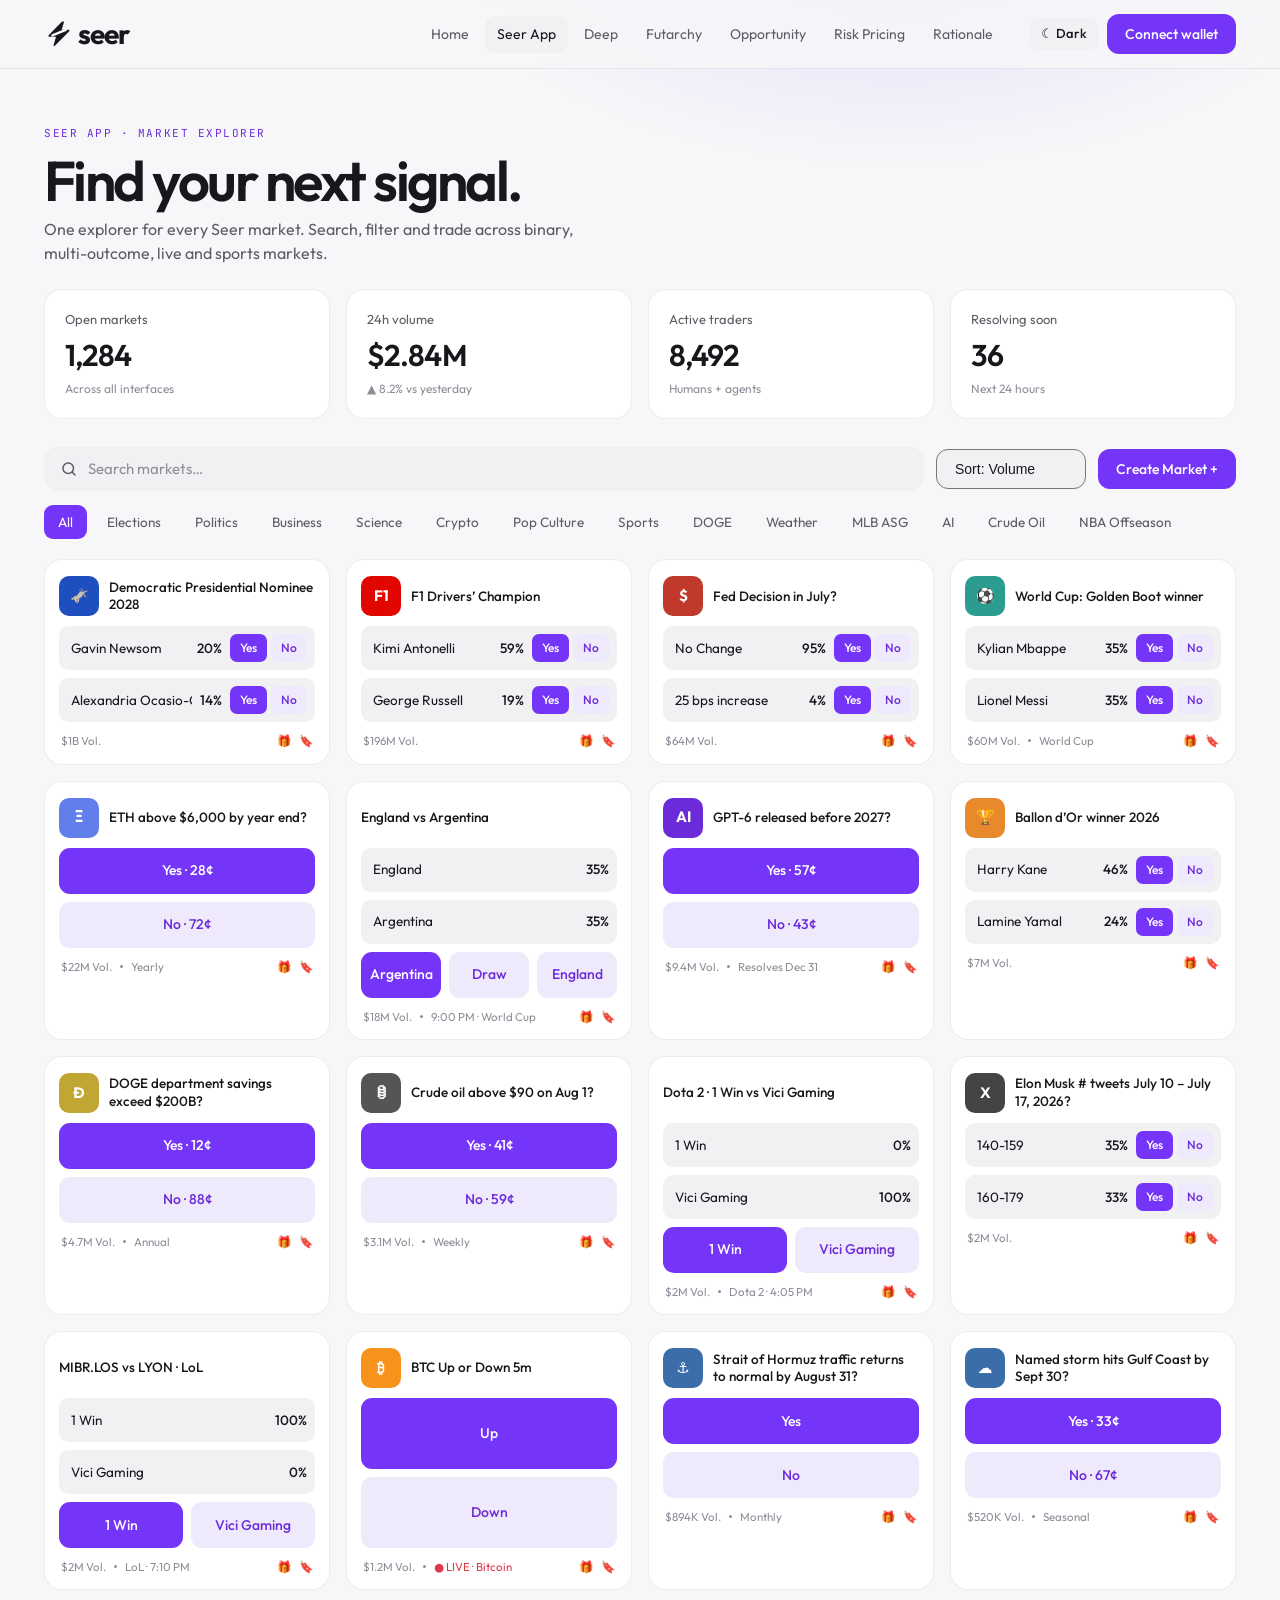
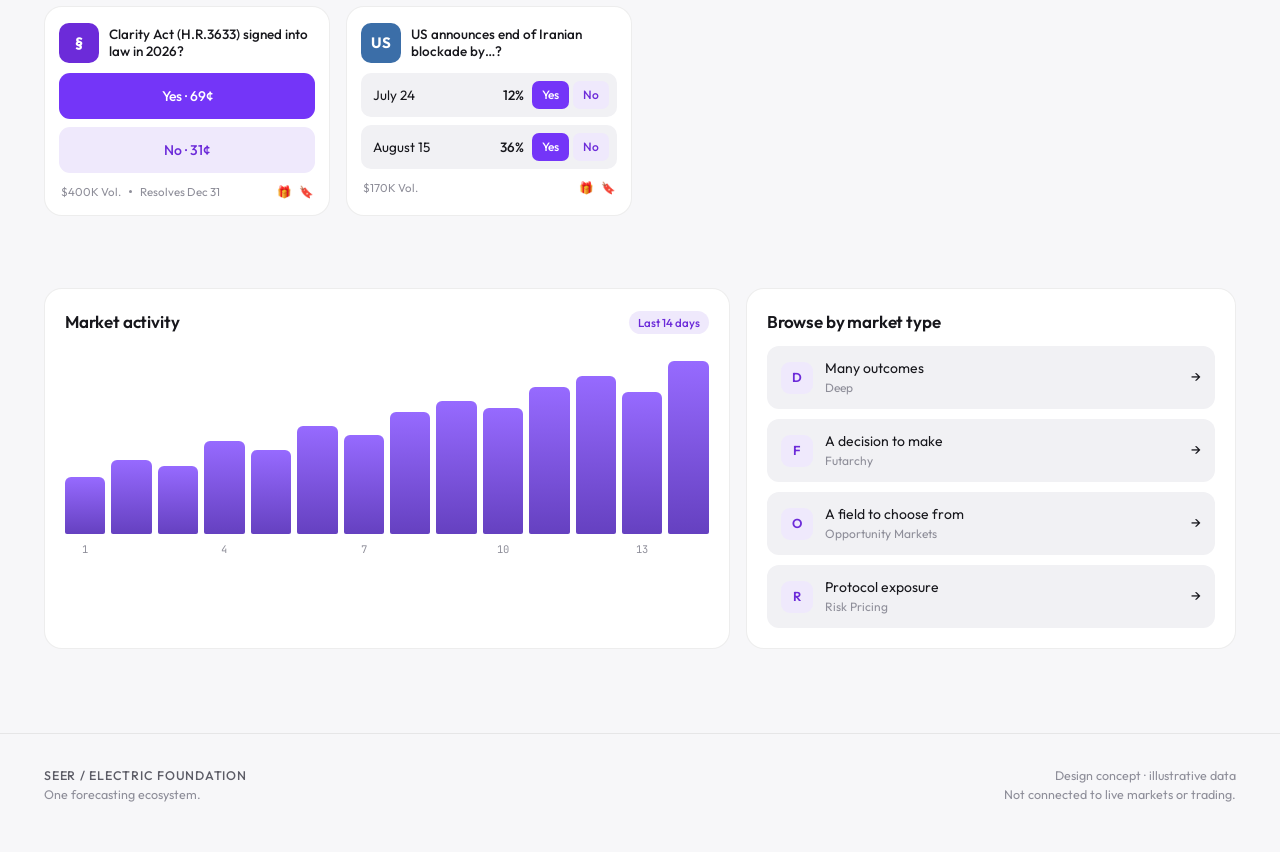
==== app.html @ ca79b9c6 "Add files via upload" ====
<!doctype html>
<html lang="en">
<head>
<meta charset="utf-8">
<meta name="viewport" content="width=device-width, initial-scale=1">
<title>Seer App — Explore markets</title>
<link rel="stylesheet" href="styles.css">
<script src="shared.js"></script>
</head>
<body>
<main>
  <section class="glow" style="padding-bottom:8px">
    <div class="wrap">
      <div class="eyebrow" style="margin-top:20px">Seer App · Market explorer</div>
      <h1 style="font-size:clamp(34px,5vw,56px);margin:10px 0 8px">Find your next signal.</h1>
      <p class="lead" style="font-size:16px">One explorer for every Seer market. Search, filter and trade across binary, multi-outcome, live and sports markets.</p>
      <div class="grid g4 keep2" style="margin-top:24px">
        <div class="card stat"><div class="k">Open markets</div><div class="v">1,284</div><div class="d">Across all interfaces</div></div>
        <div class="card stat"><div class="k">24h volume</div><div class="v">$2.84M</div><div class="d up">▲ 8.2% vs yesterday</div></div>
        <div class="card stat"><div class="k">Active traders</div><div class="v">8,492</div><div class="d">Humans + agents</div></div>
        <div class="card stat"><div class="k">Resolving soon</div><div class="v">36</div><div class="d">Next 24 hours</div></div>
      </div>
    </div>
  </section>

  <section style="padding-top:20px">
    <div class="wrap">
      <div style="display:flex;gap:12px;flex-wrap:wrap;align-items:center;margin-bottom:14px">
        <label class="search"><svg width="18" height="18" viewBox="0 0 24 24" fill="none" stroke="currentColor" stroke-width="2" stroke-linecap="round"><circle cx="11" cy="11" r="7"/><path d="m20 20-3.5-3.5"/></svg>
          <input id="q" type="search" placeholder="Search markets…" aria-label="Search markets"></label>
        <select id="sort" class="btn btn-ghost" aria-label="Sort" style="appearance:none;padding-right:18px;outline:0">
          <option value="vol">Sort: Volume</option><option value="new">Sort: Newest</option><option value="end">Sort: Ending soon</option></select>
        <button class="btn btn-primary" onclick="toast('Create market is a design placeholder')">Create Market +</button>
      </div>
      <div class="tabs" id="tabs" role="tablist"></div>
      <div class="markets" id="grid" style="margin-top:18px"></div>
      <p id="empty" class="muted" style="display:none;text-align:center;padding:60px 0">No markets match your search.</p>
    </div>
  </section>

  <section>
    <div class="wrap split">
      <div class="card">
        <div class="section-head" style="margin-bottom:10px"><h3>Market activity</h3><span class="badge">Last 14 days</span></div>
        <div class="hist" id="act"></div><div class="hist-x" id="actx"></div>
      </div>
      <div class="card">
        <h3 style="margin-bottom:12px">Browse by market type</h3>
        <div class="list">
          <a class="item" href="deep.html"><div class="ic">D</div><div class="tx">Many outcomes<small>Deep</small></div>→</a>
          <a class="item" href="futarchy.html"><div class="ic">F</div><div class="tx">A decision to make<small>Futarchy</small></div>→</a>
          <a class="item" href="opportunity.html"><div class="ic">O</div><div class="tx">A field to choose from<small>Opportunity Markets</small></div>→</a>
          <a class="item" href="risk.html"><div class="ic">R</div><div class="tx">Protocol exposure<small>Risk Pricing</small></div>→</a>
        </div>
      </div>
    </div>
  </section>
</main>
<script>
mountShell('app.html');
const cats = ['All','Elections','Politics','Business','Science','Crypto','Pop Culture','Sports','DOGE','Weather','MLB ASG','AI','Crude Oil','NBA Offseason'];
const C = ['#3b6ea8','#c0392b','#e8892b','#2a9d8f','#6c2bd9','#d6336c','#1f8f4e','#444'];
/* t: question, c: category, v: volume (M), kind, rows */
const M = [
 {q:'US announces end of Iranian blockade by…?',c:'Politics',v:.17,k:'rows',i:'US',col:C[0],rows:[['July 24',12],['August 15',36]],foot:''},
 {q:'England vs Argentina',c:'Sports',v:18,k:'three',rows:[['England',35],['Argentina',35]],foot:'9:00 PM · World Cup',live:0},
 {q:'BTC Up or Down 5m',c:'Crypto',v:1.2,k:'updown',i:'₿',col:'#f7931a',foot:'LIVE · Bitcoin',live:1},
 {q:'World Cup: Golden Boot winner',c:'Sports',v:60,k:'rows',i:'⚽',col:C[3],rows:[['Kylian Mbappe',35],['Lionel Messi',35]],foot:'World Cup'},
 {q:'Fed Decision in July?',c:'Business',v:64,k:'rows',i:'$',col:C[1],rows:[['No Change',95],['25 bps increase',4]],foot:''},
 {q:'Ballon d’Or winner 2026',c:'Sports',v:7,k:'rows',i:'🏆',col:C[2],rows:[['Harry Kane',46],['Lamine Yamal',24]],foot:''},
 {q:'Dota 2 · 1 Win vs Vici Gaming',c:'Sports',v:2,k:'duel',rows:[['1 Win',0],['Vici Gaming',100]],foot:'Dota 2 · 4:05 PM'},
 {q:'Strait of Hormuz traffic returns to normal by August 31?',c:'Politics',v:.894,k:'yn',i:'⚓',col:C[0],foot:'Monthly'},
 {q:'F1 Drivers’ Champion',c:'Sports',v:196,k:'rows',i:'F1',col:'#e10600',rows:[['Kimi Antonelli',59],['George Russell',19]],foot:''},
 {q:'Elon Musk # tweets July 10 – July 17, 2026?',c:'Pop Culture',v:2,k:'rows',i:'X',col:C[7],rows:[['140-159',35],['160-179',33]],foot:''},
 {q:'Democratic Presidential Nominee 2028',c:'Elections',v:1000,k:'rows',i:'🫏',col:'#1f4fbf',rows:[['Gavin Newsom',20],['Alexandria Ocasio-Cortez',14]],foot:''},
 {q:'MIBR.LOS vs LYON · LoL',c:'Sports',v:2,k:'duel',rows:[['1 Win',100],['Vici Gaming',0]],foot:'LoL · 7:10 PM'},
 {q:'Clarity Act (H.R.3633) signed into law in 2026?',c:'Politics',v:.4,k:'yn',i:'§',col:C[4],foot:'Resolves Dec 31',p:69},
 {q:'Crude oil above $90 on Aug 1?',c:'Crude Oil',v:3.1,k:'yn',i:'🛢',col:'#555',foot:'Weekly',p:41},
 {q:'GPT-6 released before 2027?',c:'AI',v:9.4,k:'yn',i:'AI',col:C[4],foot:'Resolves Dec 31',p:57},
 {q:'Named storm hits Gulf Coast by Sept 30?',c:'Weather',v:.52,k:'yn',i:'☁',col:C[0],foot:'Seasonal',p:33},
 {q:'ETH above $6,000 by year end?',c:'Crypto',v:22,k:'yn',i:'Ξ',col:'#627eea',foot:'Yearly',p:28},
 {q:'DOGE department savings exceed $200B?',c:'DOGE',v:4.7,k:'yn',i:'Ð',col:'#c2a633',foot:'Annual',p:12}
];
let cat='All';
const fmt = v => v>=1000?`$${(v/1000).toFixed(0)}B`:v>=1?`$${v%1?v.toFixed(1).replace(/\.0$/,''):v}M`:`$${Math.round(v*1000)}K`;
const th = m => m.i ? `<div class="thumb" style="background:${m.col}">${m.i}</div>` : '';
function card(m){
  const foot = `<div class="mkt-foot"><span>${fmt(m.v)} Vol.</span>${m.foot?`<span class="sep"></span><span class="${m.live?'live':''}">${m.live?'● ':''}${m.foot}</span>`:''}<span class="sp"></span><span title="Gift">🎁</span><span title="Bookmark">🔖</span></div>`;
  const open = (side,p)=>`openTicket(${JSON.stringify(m.q).replace(/"/g,'&quot;')},'${side}',${p},'${fmt(m.v)} Vol.')`;
  let body='';
  if(m.k==='rows') body = m.rows.map(([n,p])=>`<div class="row"><span class="n">${n}</span><span class="p">${p}%</span><span class="yn"><button class="yes" onclick="${open('Yes',p)}">Yes</button><button class="no" onclick="${open('No',100-p)}">No</button></span></div>`).join('');
  if(m.k==='yn') body = `<div class="big-row"><button class="big-btn p" onclick="${open('Yes',m.p||50)}">Yes${m.p?` · ${m.p}¢`:''}</button></div><div class="big-row"><button class="big-btn" onclick="${open('No',m.p||50)}">No${m.p?` · ${100-m.p}¢`:''}</button></div>`;
  if(m.k==='updown') body = `<button class="big-btn p" style="height:48px" onclick="${open('Yes',52)}">Up</button><button class="big-btn" style="height:48px" onclick="${open('No',52)}">Down</button>`;
  if(m.k==='three') body = m.rows.map(([n,p])=>`<div class="row"><span class="n">${n}</span><span class="p">${p}%</span></div>`).join('') + `<div class="big-row"><button class="big-btn p" onclick="${open('Yes',35)}">Argentina</button><button class="big-btn" onclick="${open('Yes',30)}">Draw</button><button class="big-btn" onclick="${open('Yes',35)}">England</button></div>`;
  if(m.k==='duel') body = m.rows.map(([n,p])=>`<div class="row"><span class="n">${n}</span><span class="p">${p}%</span></div>`).join('') + `<div class="big-row"><button class="big-btn p" onclick="${open('Yes',50)}">${m.rows[0][0]}</button><button class="big-btn" onclick="${open('Yes',50)}">${m.rows[1][0]}</button></div>`;
  return `<article class="mkt"><div class="mkt-head">${th(m)}<div class="mkt-q">${m.q}</div></div>${body}${foot}</article>`;
}
function render(){
  const s = $('#q').value.trim().toLowerCase(), sort = $('#sort').value;
  let list = M.filter(m => (cat==='All'||m.c===cat) && (!s || m.q.toLowerCase().includes(s) || m.rows?.some(r=>r[0].toLowerCase().includes(s))));
  if(sort==='vol') list.sort((a,b)=>b.v-a.v); if(sort==='new') list = list.slice().reverse();
  $('#grid').innerHTML = list.map(card).join('');
  $('#empty').style.display = list.length?'none':'block';
}
$('#tabs').innerHTML = cats.map((c,i)=>`<button role="tab" class="chip ${i?'':'on'}" data-c="${c}">${c}</button>`).join('');
$('#tabs').onclick = e => { const b=e.target.closest('.chip'); if(!b) return; $$('.chip').forEach(x=>x.classList.remove('on')); b.classList.add('on'); cat=b.dataset.c; render(); };
$('#q').oninput = render; $('#sort').onchange = render; render();
const a = [32,41,38,52,47,60,55,68,74,70,82,88,79,96];
$('#act').innerHTML = a.map((v,i)=>`<div style="height:${v}%" data-t="Day ${i+1}: $${(v*0.03).toFixed(2)}M"></div>`).join('');
$('#actx').innerHTML = a.map((_,i)=>`<span>${i%3===0?i+1:''}</span>`).join('');
</script>
</body>
</html>
---- styles.css ----
@import url('https://fonts.googleapis.com/css2?family=Outfit:wght@400;500;600;700&family=JetBrains+Mono:wght@400;500&display=swap');

/* Electric Foundation tokens (from the brand kit) */
:root {
  --bg: #101013;
  --card: #1a1a1e;
  --nested: #1f1f24;
  --text: #ededf2;
  --text2: #a8a8b3;
  --muted: #67676f;
  --primary: #7435f8;
  --primary-hover: #8450ff;
  --btn2: #241e33;
  --btn2-text: #9c6ff2;
  --line: rgba(255,255,255,.07);
  --green: #3ddc84;
  --red: #ff5d6c;
  --amber: #f5b041;
  --glow: rgba(116,53,248,.28);
  color-scheme: dark;
}
:root[data-theme="light"] {
  --bg: #f7f7f9;
  --card: #ffffff;
  --nested: #f1f1f4;
  --text: #17171c;
  --text2: #5c5c66;
  --muted: #8e8e99;
  --primary: #7435f8;
  --primary-hover: #6226e0;
  --btn2: #efe9fc;
  --btn2-text: #6c2bd9;
  --line: rgba(0,0,0,.07);
  --green: #17a35a;
  --red: #e0384b;
  --amber: #c9821a;
  --glow: rgba(116,53,248,.14);
  color-scheme: light;
}
@media (prefers-color-scheme: light) {
  :root:not([data-theme="dark"]) {
    --bg: #f7f7f9; --card: #fff; --nested: #f1f1f4; --text: #17171c; --text2: #5c5c66; --muted: #8e8e99;
    --btn2: #efe9fc; --btn2-text: #6c2bd9; --line: rgba(0,0,0,.07); --green: #17a35a; --red: #e0384b; --amber: #c9821a; --glow: rgba(116,53,248,.14);
    color-scheme: light;
  }
}

* { box-sizing: border-box; margin: 0; padding: 0; }
html { scroll-behavior: smooth; }
body {
  background: var(--bg); color: var(--text);
  font-family: 'Outfit', system-ui, -apple-system, sans-serif;
  font-size: 15px; line-height: 1.5; -webkit-font-smoothing: antialiased;
  overflow-x: hidden;
}
a { color: inherit; text-decoration: none; }
button { font: inherit; color: inherit; cursor: pointer; border: 0; background: none; }
.mono { font-family: 'JetBrains Mono', ui-monospace, monospace; }
.wrap { max-width: 1240px; margin: 0 auto; padding: 0 24px; }

/* ambient glow */
.glow::before {
  content: ""; position: absolute; inset: -120px 0 auto 0; height: 520px; pointer-events: none;
  background: radial-gradient(ellipse 50% 60% at 70% 0%, var(--glow), transparent 70%);
}
.glow { position: relative; }

/* header */
.nav { position: sticky; top: 0; z-index: 50; background: color-mix(in srgb, var(--bg) 82%, transparent); backdrop-filter: blur(14px); border-bottom: 1px solid var(--line); }
.nav .wrap { display: flex; align-items: center; gap: 24px; height: 68px; }
.logo { display: flex; align-items: center; gap: 4px; font-weight: 700; font-size: 28px; letter-spacing: -.04em; }
.logo svg { width: 30px; height: 30px; color: var(--text); }
.nav-links { display: flex; gap: 4px; margin-left: auto; align-items: center; }
.nav-links a { padding: 8px 12px; border-radius: 10px; color: var(--text2); font-size: 14px; white-space: nowrap; transition: .15s; }
.nav-links a:hover { color: var(--text); background: var(--nested); }
.nav-links a.active { color: var(--text); background: var(--nested); }
.nav-right { display: flex; gap: 8px; align-items: center; }
.menu-btn { display: none; width: 40px; height: 40px; border-radius: 12px; background: var(--nested); align-items: center; justify-content: center; }

/* buttons */
.btn { display: inline-flex; align-items: center; justify-content: center; gap: 8px; height: 40px; padding: 0 18px; border-radius: 12px; font-weight: 500; font-size: 14px; transition: .15s; white-space: nowrap; }
.btn-primary { background: var(--primary); color: #fff; }
.btn-primary:hover { background: var(--primary-hover); }
.btn-secondary { background: var(--btn2); color: var(--btn2-text); }
.btn-ghost { background: var(--nested); color: var(--text); }
.btn-lg { height: 48px; padding: 0 24px; font-size: 15px; border-radius: 14px; }
.btn-sm { height: 32px; padding: 0 12px; font-size: 13px; border-radius: 9px; }

/* typography */
.eyebrow { font-family: 'JetBrains Mono', monospace; font-size: 11px; letter-spacing: .14em; text-transform: uppercase; color: var(--btn2-text); }
h1 { font-size: clamp(40px, 6.5vw, 76px); line-height: 1.02; letter-spacing: -.045em; font-weight: 600; }
h2 { font-size: clamp(26px, 3.2vw, 38px); line-height: 1.1; letter-spacing: -.035em; font-weight: 600; }
h3 { font-size: 17px; font-weight: 600; letter-spacing: -.01em; }
.accent { color: var(--btn2-text); }
.lead { color: var(--text2); font-size: 17px; max-width: 560px; }
.muted { color: var(--muted); }
.t2 { color: var(--text2); }

/* surfaces */
.card { background: var(--card); border: 1px solid var(--line); border-radius: 18px; padding: 20px; }
.nested { background: var(--nested); border-radius: 12px; }
.grid { display: grid; gap: 16px; }
.g2 { grid-template-columns: repeat(2, 1fr); }
.g3 { grid-template-columns: repeat(3, 1fr); }
.g4 { grid-template-columns: repeat(4, 1fr); }
.split { display: grid; grid-template-columns: 1.4fr 1fr; gap: 16px; }
section { padding: 36px 0; }
.hero { padding: 72px 0 40px; }
.hero .lead { margin: 22px 0 28px; }
.hero-actions { display: flex; gap: 10px; flex-wrap: wrap; }

/* stat */
.stat .k { color: var(--text2); font-size: 13px; }
.stat .v { font-size: 30px; font-weight: 600; letter-spacing: -.03em; margin-top: 4px; }
.stat .d { font-size: 12px; color: var(--muted); margin-top: 2px; }
.up { color: var(--green); } .down { color: var(--red); }

/* chips / tabs */
.tabs { display: flex; gap: 6px; overflow-x: auto; scrollbar-width: none; padding-bottom: 2px; }
.tabs::-webkit-scrollbar { display: none; }
.chip { padding: 7px 14px; border-radius: 9px; font-size: 13.5px; color: var(--text2); white-space: nowrap; transition: .15s; }
.chip:hover { color: var(--text); }
.chip.on { background: var(--primary); color: #fff; }
.badge { display: inline-flex; align-items: center; gap: 6px; padding: 3px 9px; border-radius: 999px; font-size: 11.5px; background: var(--btn2); color: var(--btn2-text); font-weight: 500; }
.badge.green { background: color-mix(in srgb, var(--green) 16%, transparent); color: var(--green); }
.badge.red { background: color-mix(in srgb, var(--red) 16%, transparent); color: var(--red); }
.badge.amber { background: color-mix(in srgb, var(--amber) 16%, transparent); color: var(--amber); }
.dot { width: 6px; height: 6px; border-radius: 50%; background: currentColor; display: inline-block; }
.live { color: var(--red); } 

/* search */
.search { display: flex; align-items: center; gap: 10px; background: var(--nested); border-radius: 14px; padding: 0 16px; height: 44px; flex: 1; min-width: 200px; }
.search input { background: none; border: 0; outline: 0; color: var(--text); font: inherit; width: 100%; }
.search input::placeholder { color: var(--muted); }
.search svg { color: var(--text2); flex: none; }

/* market cards (kit components) */
.markets { display: grid; grid-template-columns: repeat(auto-fill, minmax(268px, 1fr)); gap: 16px; }
.mkt { background: var(--card); border: 1px solid var(--line); border-radius: 18px; padding: 14px; display: flex; flex-direction: column; gap: 8px; transition: .15s; }
.mkt:hover { border-color: color-mix(in srgb, var(--primary) 50%, transparent); transform: translateY(-2px); }
.mkt-head { display: flex; gap: 10px; align-items: center; min-height: 44px; }
.thumb { width: 40px; height: 40px; border-radius: 10px; flex: none; display: grid; place-items: center; font-weight: 700; font-size: 15px; color: #fff; }
.mkt-q { font-size: 13.5px; line-height: 1.3; font-weight: 500; }
.row { display: flex; align-items: center; gap: 8px; background: var(--nested); border-radius: 10px; padding: 0 8px 0 12px; height: 44px; font-size: 13.5px; }
.row .n { flex: 1; display: flex; align-items: center; gap: 8px; overflow: hidden; text-overflow: ellipsis; white-space: nowrap; }
.row .p { color: var(--text); font-weight: 500; }
.yn { display: flex; gap: 4px; }
.yes, .no { height: 28px; padding: 0 10px; border-radius: 7px; font-size: 12px; font-weight: 500; }
.yes { background: var(--primary); color: #fff; } .yes:hover { background: var(--primary-hover); }
.no { background: var(--btn2); color: var(--btn2-text); }
.big-row { display: flex; gap: 8px; }
.big-btn { flex: 1; height: 46px; border-radius: 11px; background: var(--btn2); color: var(--btn2-text); font-weight: 500; font-size: 14px; transition: .15s; }
.big-btn.p { background: var(--primary); color: #fff; }
.big-btn:hover { filter: brightness(1.12); }
.mkt-foot { display: flex; align-items: center; gap: 8px; font-size: 11.5px; color: var(--muted); padding: 2px 2px 0; }
.mkt-foot .sp { flex: 1; }
.sep { width: 3px; height: 3px; background: var(--muted); border-radius: 50%; }

/* bars */
.bar { height: 6px; background: color-mix(in srgb, var(--text) 8%, transparent); border-radius: 99px; overflow: hidden; }
.bar > i { display: block; height: 100%; border-radius: 99px; background: linear-gradient(90deg, #5b25d6, var(--primary-hover)); }
.bar.g > i { background: var(--green); } .bar.r > i { background: var(--red); } .bar.a > i { background: var(--amber); }

/* tables */
.table { width: 100%; border-collapse: collapse; font-size: 14px; }
.table th { text-align: left; font-weight: 500; font-size: 11.5px; color: var(--muted); text-transform: uppercase; letter-spacing: .08em; padding: 10px 14px; border-bottom: 1px solid var(--line); font-family: 'JetBrains Mono', monospace; }
.table td { padding: 14px; border-bottom: 1px solid var(--line); vertical-align: middle; }
.table tr:last-child td { border-bottom: 0; }
.table tbody tr { transition: .12s; }
.table tbody tr:hover { background: var(--nested); }
.tbl-wrap { overflow-x: auto; }
.cell-bar { display: flex; align-items: center; gap: 10px; min-width: 130px; }
.cell-bar .bar { flex: 1; }

/* modal / ticket */
.overlay { position: fixed; inset: 0; background: rgba(0,0,0,.6); backdrop-filter: blur(6px); display: none; align-items: center; justify-content: center; z-index: 100; padding: 16px; }
.overlay.open { display: flex; }
.ticket { display: grid; grid-template-columns: 1fr 1fr; gap: 12px; width: 100%; max-width: 780px; background: var(--bg); border: 1px solid var(--line); border-radius: 24px; padding: 16px; }
.amount { display: flex; justify-content: space-between; align-items: baseline; margin-bottom: 14px; }
.amount b { font-size: 34px; letter-spacing: -.03em; }
.quick { display: grid; grid-template-columns: repeat(4, 1fr); gap: 8px; margin-bottom: 12px; }
.quick button { height: 40px; border-radius: 10px; background: var(--nested); color: var(--text2); font-size: 13.5px; font-weight: 500; }
.quick button:hover { color: var(--text); }
.ticket-actions { display: flex; gap: 8px; }
.ticket-actions .btn-primary { flex: 1; height: 48px; }
.ticket-actions .x { width: 48px; height: 48px; border-radius: 12px; background: var(--btn2); color: var(--btn2-text); font-size: 18px; }
.sidebyside { display: grid; grid-template-columns: 1fr 1fr; gap: 10px; }
.opt { padding: 10px 12px; border-radius: 10px; background: var(--btn2); color: var(--btn2-text); }
.opt.p { background: var(--primary); color: #fff; }
.opt small { display: block; font-size: 11px; opacity: .75; }
.opt b { font-size: 18px; font-weight: 500; }

/* charts */
.chart { width: 100%; height: auto; display: block; }
.chart text { fill: var(--muted); font-size: 11px; font-family: 'JetBrains Mono', monospace; }
.hist { display: flex; align-items: flex-end; gap: 6px; height: 190px; padding-top: 10px; }
.hist > div { flex: 1; border-radius: 6px 6px 2px 2px; background: linear-gradient(180deg, var(--primary-hover), #4a1fb5); opacity: .85; transition: .15s; position: relative; min-height: 4px; }
.hist > div:hover { opacity: 1; }
.hist > div:hover::after { content: attr(data-t); position: absolute; bottom: calc(100% + 6px); left: 50%; transform: translateX(-50%); background: var(--nested); padding: 3px 8px; border-radius: 6px; font-size: 11px; white-space: nowrap; border: 1px solid var(--line); }
.hist-x { display: flex; gap: 6px; margin-top: 8px; font-size: 10.5px; color: var(--muted); font-family: 'JetBrains Mono', monospace; }
.hist-x span { flex: 1; text-align: center; }

/* misc */
.note { background: color-mix(in srgb, var(--primary) 10%, transparent); border: 1px solid color-mix(in srgb, var(--primary) 25%, transparent); border-radius: 12px; padding: 12px 14px; font-size: 13px; color: var(--text2); }
.list { display: flex; flex-direction: column; gap: 10px; }
.item { display: flex; gap: 12px; align-items: center; padding: 12px 14px; border-radius: 12px; background: var(--nested); transition: .15s; }
.item:hover { filter: brightness(1.08); }
.item .ic { width: 32px; height: 32px; border-radius: 9px; background: var(--btn2); color: var(--btn2-text); display: grid; place-items: center; font-size: 13px; font-weight: 600; flex: none; }
.item .tx { flex: 1; font-size: 14px; }
.item .tx small { display: block; color: var(--muted); font-size: 12px; }
.section-head { display: flex; justify-content: space-between; align-items: end; gap: 16px; margin-bottom: 18px; flex-wrap: wrap; }
.num { font-family: 'JetBrains Mono', monospace; color: var(--btn2-text); font-size: 12px; }
.tile { padding: 22px; border-radius: 18px; background: var(--card); border: 1px solid var(--line); display: flex; flex-direction: column; gap: 10px; transition: .18s; }
.tile:hover { border-color: color-mix(in srgb, var(--primary) 55%, transparent); transform: translateY(-3px); box-shadow: 0 12px 40px -18px var(--glow); }
.tile .ic { width: 38px; height: 38px; border-radius: 11px; background: var(--btn2); color: var(--btn2-text); display: grid; place-items: center; font-weight: 700; }
.tile p { color: var(--text2); font-size: 14px; }
.tile .go { margin-top: auto; color: var(--btn2-text); font-size: 13px; }
.stack-diagram { display: flex; flex-direction: column; gap: 10px; }
.layer { padding: 16px 18px; border-radius: 14px; border: 1px solid var(--line); background: var(--card); }
.layer.base { background: linear-gradient(135deg, color-mix(in srgb, var(--primary) 28%, var(--card)), var(--card)); border-color: color-mix(in srgb, var(--primary) 50%, transparent); }
.layer-apps { display: grid; grid-template-columns: repeat(5, 1fr); gap: 8px; }
.layer-apps a { padding: 12px 8px; text-align: center; border-radius: 10px; background: var(--nested); font-size: 12.5px; color: var(--text2); transition: .15s; }
.layer-apps a:hover { color: var(--text); background: var(--btn2); }
.orb { width: 100%; aspect-ratio: 1.4; position: relative; display: grid; place-items: center; border-radius: 22px; background: var(--card); border: 1px solid var(--line); overflow: hidden; }
.orb .core { width: 120px; height: 120px; border-radius: 50%; background: radial-gradient(circle at 35% 30%, #c9a8ff, var(--primary) 45%, #2b0f6b); box-shadow: 0 0 80px var(--glow), inset 0 0 30px rgba(255,255,255,.18); animation: float 5s ease-in-out infinite; }
.orb .ring { position: absolute; border: 1px solid color-mix(in srgb, var(--primary) 40%, transparent); border-radius: 50%; }
.orb .r1 { width: 190px; height: 190px; } .orb .r2 { width: 290px; height: 290px; opacity: .6; } .orb .r3 { width: 400px; height: 400px; opacity: .3; }
.orb .lab { position: absolute; font-size: 10.5px; color: var(--text2); font-family: 'JetBrains Mono', monospace; letter-spacing: .06em; }
@keyframes float { 50% { transform: translateY(-8px) scale(1.03); } }
@media (prefers-reduced-motion: reduce) { .orb .core { animation: none; } * { transition: none !important; } }
.footer { border-top: 1px solid var(--line); margin-top: 48px; padding: 32px 0 48px; color: var(--muted); font-size: 12.5px; }
.footer .wrap { display: flex; justify-content: space-between; gap: 20px; flex-wrap: wrap; }
.footer b { color: var(--text2); font-weight: 500; letter-spacing: .06em; }
.toast { position: fixed; bottom: 24px; left: 50%; transform: translateX(-50%) translateY(20px); background: var(--card); border: 1px solid var(--line); padding: 12px 18px; border-radius: 12px; opacity: 0; transition: .25s; z-index: 200; font-size: 14px; pointer-events: none; }
.toast.show { opacity: 1; transform: translateX(-50%); }
.toggle-row { display: flex; gap: 6px; flex-wrap: wrap; }
.check { display: flex; align-items: center; gap: 8px; padding: 6px 12px; border-radius: 9px; background: var(--nested); font-size: 13px; color: var(--text2); cursor: pointer; user-select: none; }
.check.on { background: var(--btn2); color: var(--btn2-text); }
.check i { width: 8px; height: 8px; border-radius: 50%; }
.legend { display: flex; gap: 14px; flex-wrap: wrap; font-size: 12px; color: var(--text2); }
.legend i { display: inline-block; width: 10px; height: 10px; border-radius: 3px; margin-right: 6px; vertical-align: -1px; }
.prose { max-width: 760px; }
.prose p { color: var(--text2); margin: 10px 0; }
.prose h2 { margin-top: 36px; }
.swatches { display: grid; grid-template-columns: repeat(auto-fill, minmax(120px, 1fr)); gap: 10px; }
.sw { border-radius: 12px; padding: 40px 12px 10px; font-size: 11.5px; font-family: 'JetBrains Mono', monospace; border: 1px solid var(--line); }

/* responsive */
@media (max-width: 1000px) {
  .g4 { grid-template-columns: repeat(2, 1fr); }
  .g3 { grid-template-columns: repeat(2, 1fr); }
  .split { grid-template-columns: 1fr; }
  .hide-md { display: none; }
}
@media (max-width: 860px) {
  .menu-btn { display: inline-flex; }
  .nav-links { position: fixed; top: 68px; left: 0; right: 0; flex-direction: column; align-items: stretch; background: var(--bg); padding: 12px 16px 20px; border-bottom: 1px solid var(--line); display: none; margin: 0; }
  .nav-links.open { display: flex; }
  .nav-right { margin-left: auto; }
  .nav .wrap { gap: 12px; }
}
@media (max-width: 640px) {
  .wrap { padding: 0 16px; }
  .g2, .g3, .g4 { grid-template-columns: 1fr; }
  .g4.keep2 { grid-template-columns: repeat(2, 1fr); }
  .hero { padding-top: 40px; }
  .ticket { grid-template-columns: 1fr; }
  .layer-apps { grid-template-columns: repeat(2, 1fr); }
  .hide-sm { display: none; }
  .btn-connect { display: none; }
  .stat .v { font-size: 24px; }
}
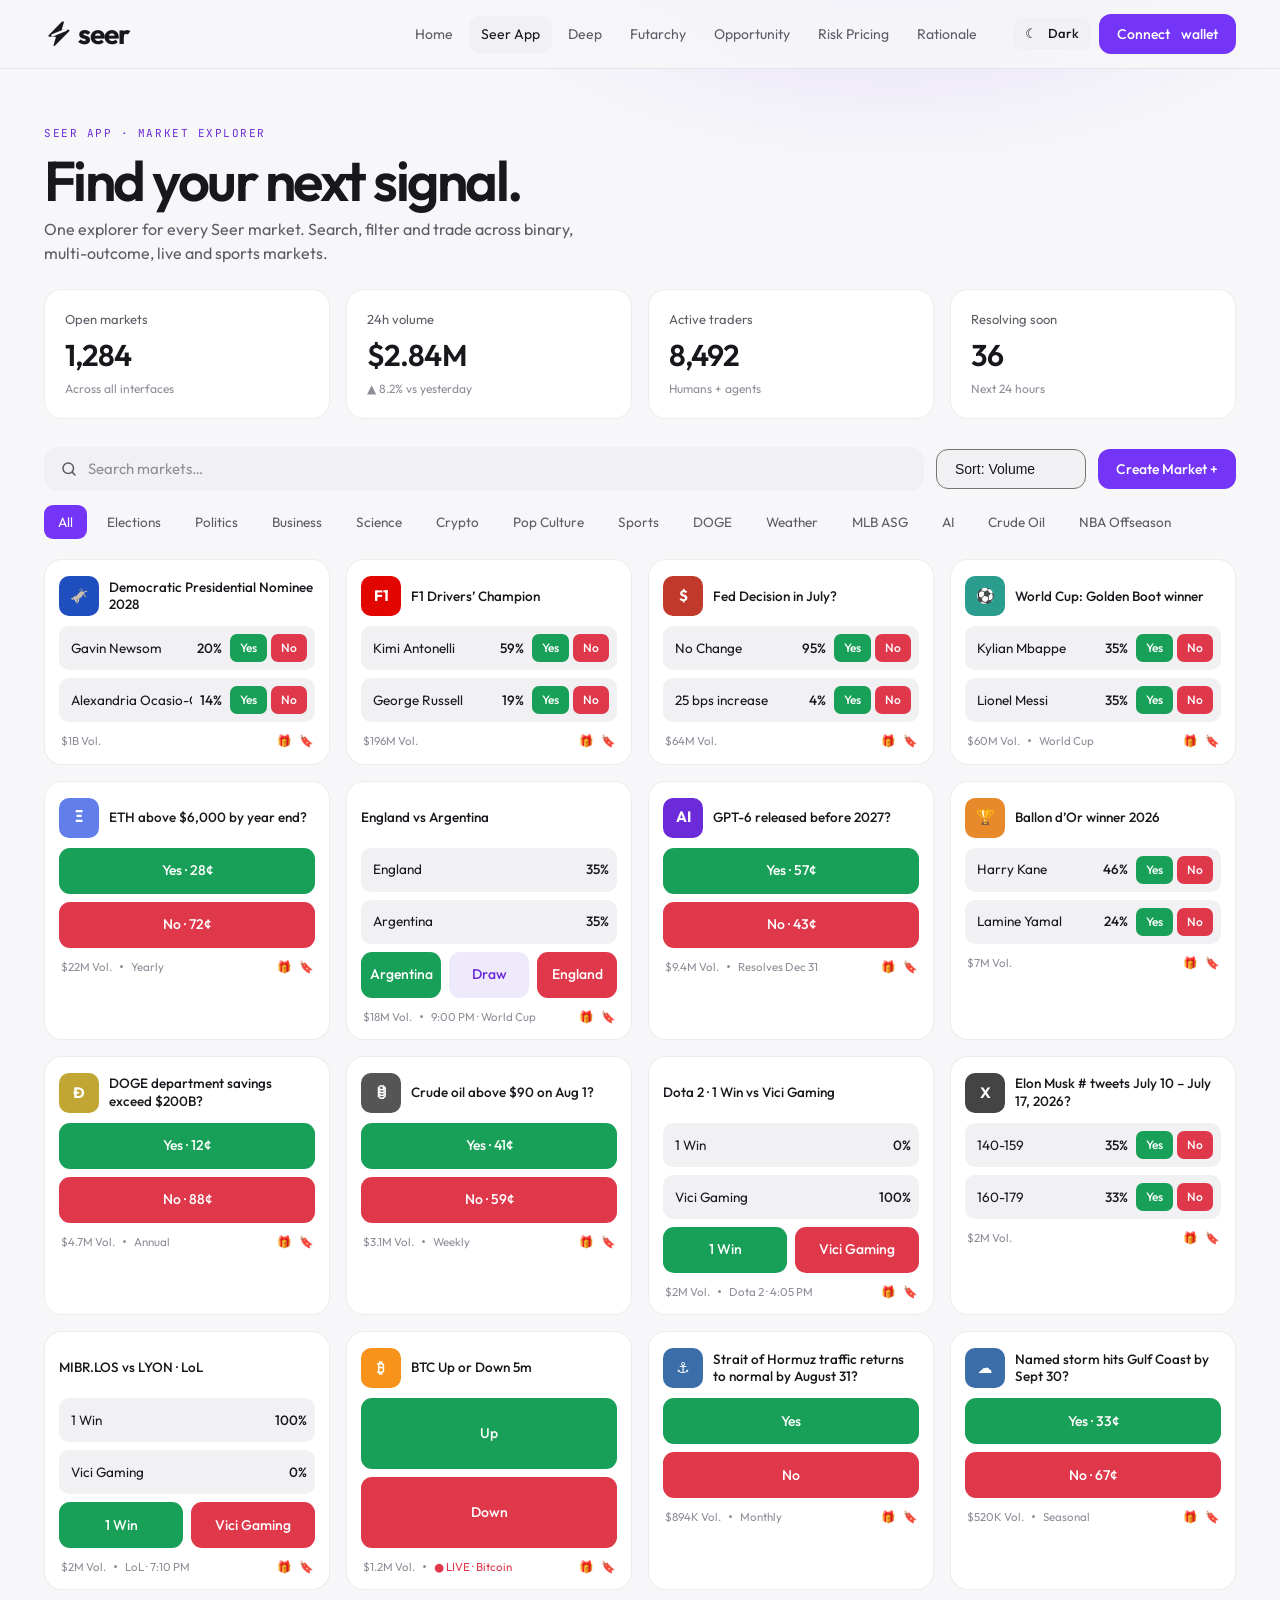
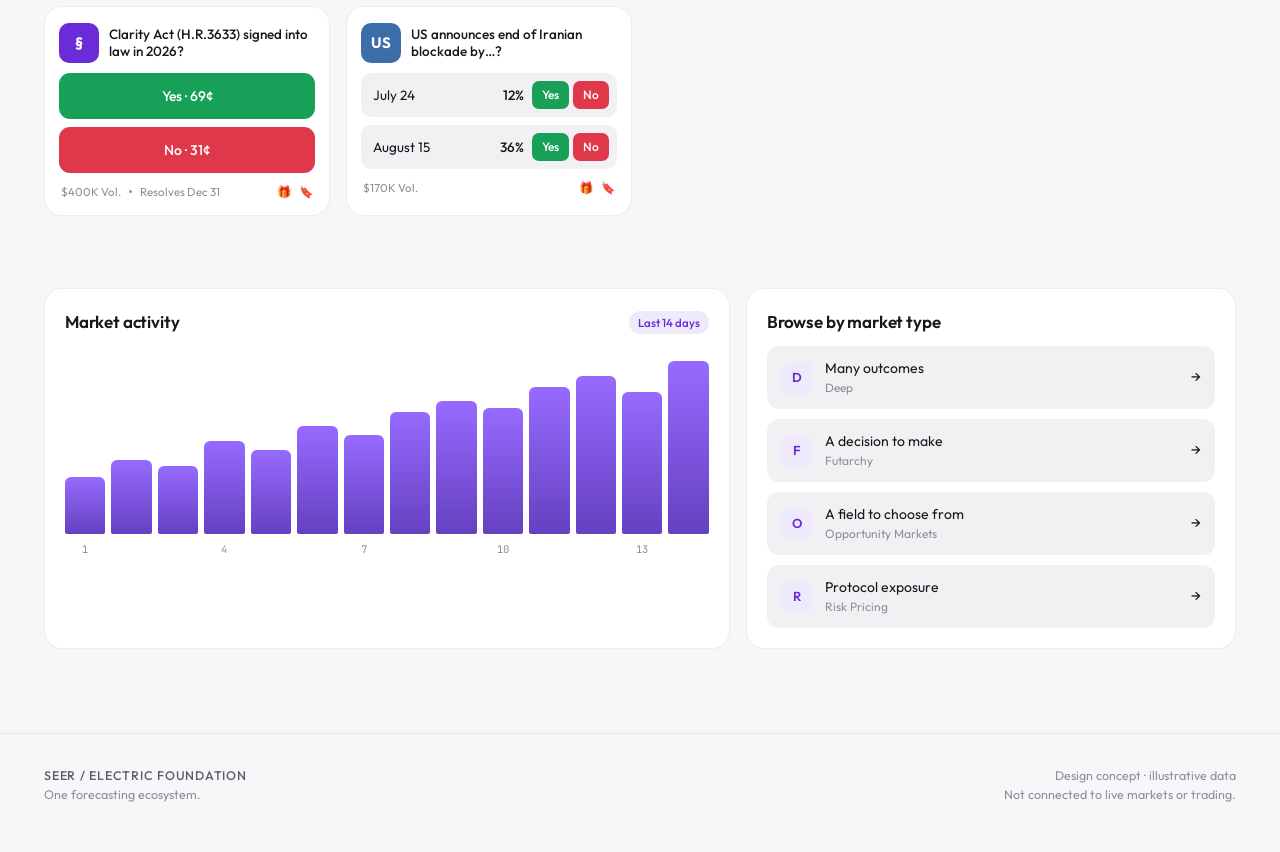
==== commit f1545c7f: "Add files via upload" ====
--- a/app.html
+++ b/app.html
@@ -89,10 +89,10 @@
   const open = (side,p)=>`openTicket(${JSON.stringify(m.q).replace(/"/g,'&quot;')},'${side}',${p},'${fmt(m.v)} Vol.')`;
   let body='';
   if(m.k==='rows') body = m.rows.map(([n,p])=>`<div class="row"><span class="n">${n}</span><span class="p">${p}%</span><span class="yn"><button class="yes" onclick="${open('Yes',p)}">Yes</button><button class="no" onclick="${open('No',100-p)}">No</button></span></div>`).join('');
-  if(m.k==='yn') body = `<div class="big-row"><button class="big-btn p" onclick="${open('Yes',m.p||50)}">Yes${m.p?` · ${m.p}¢`:''}</button></div><div class="big-row"><button class="big-btn" onclick="${open('No',m.p||50)}">No${m.p?` · ${100-m.p}¢`:''}</button></div>`;
-  if(m.k==='updown') body = `<button class="big-btn p" style="height:48px" onclick="${open('Yes',52)}">Up</button><button class="big-btn" style="height:48px" onclick="${open('No',52)}">Down</button>`;
-  if(m.k==='three') body = m.rows.map(([n,p])=>`<div class="row"><span class="n">${n}</span><span class="p">${p}%</span></div>`).join('') + `<div class="big-row"><button class="big-btn p" onclick="${open('Yes',35)}">Argentina</button><button class="big-btn" onclick="${open('Yes',30)}">Draw</button><button class="big-btn" onclick="${open('Yes',35)}">England</button></div>`;
-  if(m.k==='duel') body = m.rows.map(([n,p])=>`<div class="row"><span class="n">${n}</span><span class="p">${p}%</span></div>`).join('') + `<div class="big-row"><button class="big-btn p" onclick="${open('Yes',50)}">${m.rows[0][0]}</button><button class="big-btn" onclick="${open('Yes',50)}">${m.rows[1][0]}</button></div>`;
+  if(m.k==='yn') body = `<div class="big-row"><button class="big-btn buy" onclick="${open('Yes',m.p||50)}">Yes${m.p?` · ${m.p}¢`:''}</button></div><div class="big-row"><button class="big-btn sell" onclick="${open('No',m.p||50)}">No${m.p?` · ${100-m.p}¢`:''}</button></div>`;
+  if(m.k==='updown') body = `<button class="big-btn buy" style="height:48px" onclick="${open('Yes',52)}">Up</button><button class="big-btn sell" style="height:48px" onclick="${open('No',52)}">Down</button>`;
+  if(m.k==='three') body = m.rows.map(([n,p])=>`<div class="row"><span class="n">${n}</span><span class="p">${p}%</span></div>`).join('') + `<div class="big-row"><button class="big-btn buy" onclick="${open('Yes',35)}">Argentina</button><button class="big-btn" onclick="${open('Yes',30)}">Draw</button><button class="big-btn sell" onclick="${open('Yes',35)}">England</button></div>`;
+  if(m.k==='duel') body = m.rows.map(([n,p])=>`<div class="row"><span class="n">${n}</span><span class="p">${p}%</span></div>`).join('') + `<div class="big-row"><button class="big-btn buy" onclick="${open('Yes',50)}">${m.rows[0][0]}</button><button class="big-btn sell" onclick="${open('Yes',50)}">${m.rows[1][0]}</button></div>`;
   return `<article class="mkt"><div class="mkt-head">${th(m)}<div class="mkt-q">${m.q}</div></div>${body}${foot}</article>`;
 }
 function render(){
--- a/styles.css
+++ b/styles.css
@@ -17,6 +17,10 @@
   --red: #ff5d6c;
   --amber: #f5b041;
   --glow: rgba(116,53,248,.28);
+  --buy: #18a058;
+  --buy-hover: #1db866;
+  --sell: #e0384b;
+  --sell-hover: #f04558;
   color-scheme: dark;
 }
 :root[data-theme="light"] {
@@ -146,11 +150,13 @@
 .row .p { color: var(--text); font-weight: 500; }
 .yn { display: flex; gap: 4px; }
 .yes, .no { height: 28px; padding: 0 10px; border-radius: 7px; font-size: 12px; font-weight: 500; }
-.yes { background: var(--primary); color: #fff; } .yes:hover { background: var(--primary-hover); }
-.no { background: var(--btn2); color: var(--btn2-text); }
+.yes { background: var(--buy); color: #fff; } .yes:hover { background: var(--buy-hover); }
+.no { background: var(--sell); color: #fff; } .no:hover { background: var(--sell-hover); }
 .big-row { display: flex; gap: 8px; }
 .big-btn { flex: 1; height: 46px; border-radius: 11px; background: var(--btn2); color: var(--btn2-text); font-weight: 500; font-size: 14px; transition: .15s; }
 .big-btn.p { background: var(--primary); color: #fff; }
+.big-btn.buy { background: var(--buy); color: #fff; }
+.big-btn.sell { background: var(--sell); color: #fff; }
 .big-btn:hover { filter: brightness(1.12); }
 .mkt-foot { display: flex; align-items: center; gap: 8px; font-size: 11.5px; color: var(--muted); padding: 2px 2px 0; }
 .mkt-foot .sp { flex: 1; }
@@ -182,11 +188,16 @@
 .quick button { height: 40px; border-radius: 10px; background: var(--nested); color: var(--text2); font-size: 13.5px; font-weight: 500; }
 .quick button:hover { color: var(--text); }
 .ticket-actions { display: flex; gap: 8px; }
-.ticket-actions .btn-primary { flex: 1; height: 48px; }
+.ticket-actions .btn { flex: 1; height: 48px; }
 .ticket-actions .x { width: 48px; height: 48px; border-radius: 12px; background: var(--btn2); color: var(--btn2-text); font-size: 18px; }
 .sidebyside { display: grid; grid-template-columns: 1fr 1fr; gap: 10px; }
 .opt { padding: 10px 12px; border-radius: 10px; background: var(--btn2); color: var(--btn2-text); }
-.opt.p { background: var(--primary); color: #fff; }
+.opt.yes-o { background: color-mix(in srgb, var(--buy) 16%, transparent); color: var(--green); }
+.opt.no-o { background: color-mix(in srgb, var(--sell) 16%, transparent); color: var(--red); }
+.opt.yes-o.on { background: var(--buy); color: #fff; }
+.opt.no-o.on { background: var(--sell); color: #fff; }
+.btn-buy { background: var(--buy); color: #fff; } .btn-buy:hover { background: var(--buy-hover); }
+.btn-sell { background: var(--sell); color: #fff; } .btn-sell:hover { background: var(--sell-hover); }
 .opt small { display: block; font-size: 11px; opacity: .75; }
 .opt b { font-size: 18px; font-weight: 500; }
 
@@ -267,6 +278,24 @@
   .ticket { grid-template-columns: 1fr; }
   .layer-apps { grid-template-columns: repeat(2, 1fr); }
   .hide-sm { display: none; }
-  .btn-connect { display: none; }
+  .btn-connect { padding: 0 12px; font-size: 13px; }
+  .nav-right { gap: 6px; }
   .stat .v { font-size: 24px; }
 }
+
+/* wallet modal */
+.wmodal { width: 100%; max-width: 400px; background: var(--bg); border: 1px solid var(--line); border-radius: 22px; padding: 20px; }
+.wmodal .whead { display: flex; justify-content: space-between; align-items: center; margin-bottom: 4px; }
+.wmodal .whead button { width: 32px; height: 32px; border-radius: 10px; background: var(--nested); }
+.wmodal p.sub { color: var(--text2); font-size: 13.5px; margin-bottom: 14px; }
+.wopt { display: flex; align-items: center; gap: 12px; width: 100%; padding: 12px 14px; border-radius: 14px; background: var(--nested); text-align: left; margin-bottom: 8px; transition: .15s; }
+.wopt:hover { background: var(--btn2); }
+.wopt b { flex: 1; font-weight: 500; }
+.wopt small { color: var(--muted); font-size: 12px; }
+.wico { width: 36px; height: 36px; border-radius: 10px; display: grid; place-items: center; color: #fff; font-weight: 700; flex: none; }
+.wstate { text-align: center; padding: 24px 0 8px; }
+.wstate .spin { width: 34px; height: 34px; border-radius: 50%; border: 3px solid var(--btn2); border-top-color: var(--primary); margin: 0 auto 14px; animation: spin .8s linear infinite; }
+@keyframes spin { to { transform: rotate(360deg); } }
+.wacct { background: var(--nested); border-radius: 14px; padding: 14px; margin-bottom: 12px; }
+.wacct .addr { font-family: 'JetBrains Mono', monospace; font-size: 13px; word-break: break-all; color: var(--text2); margin: 6px 0; }
+.wnote { font-size: 11.5px; color: var(--muted); text-align: center; margin-top: 10px; }
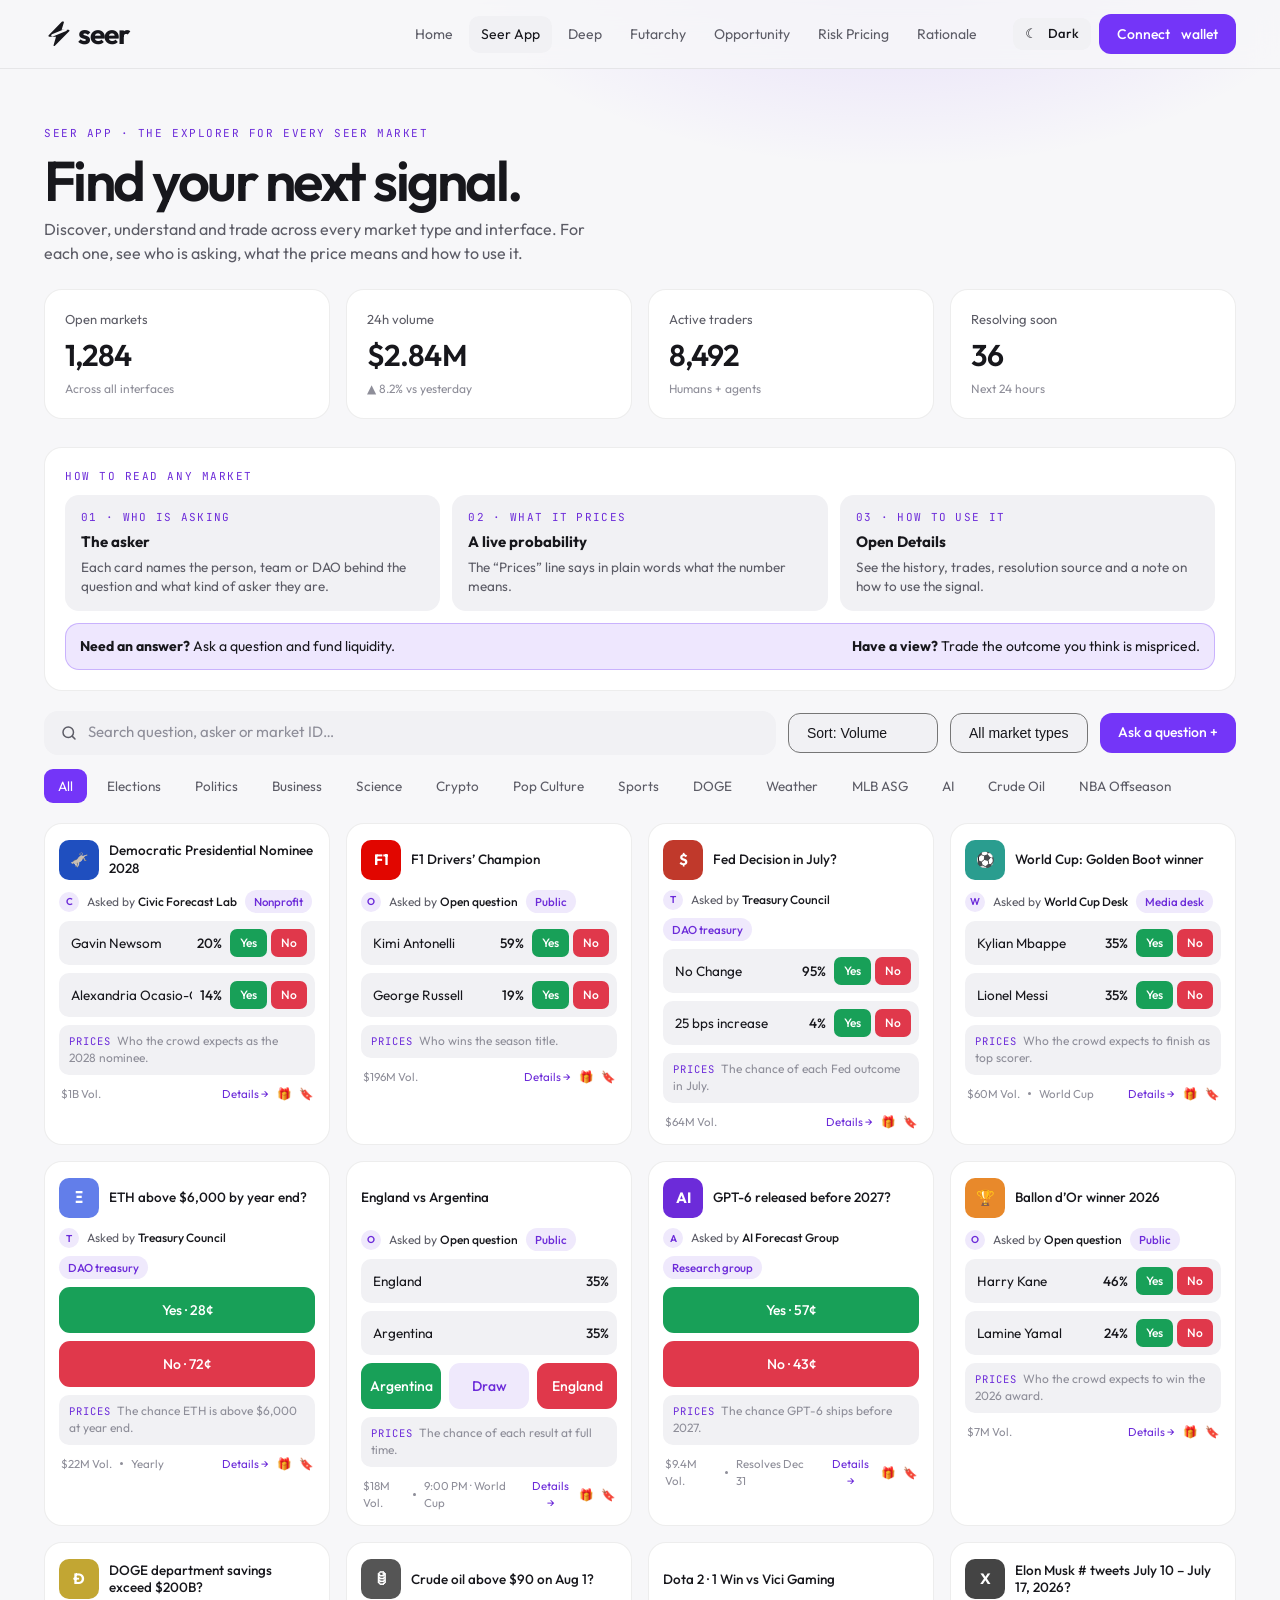
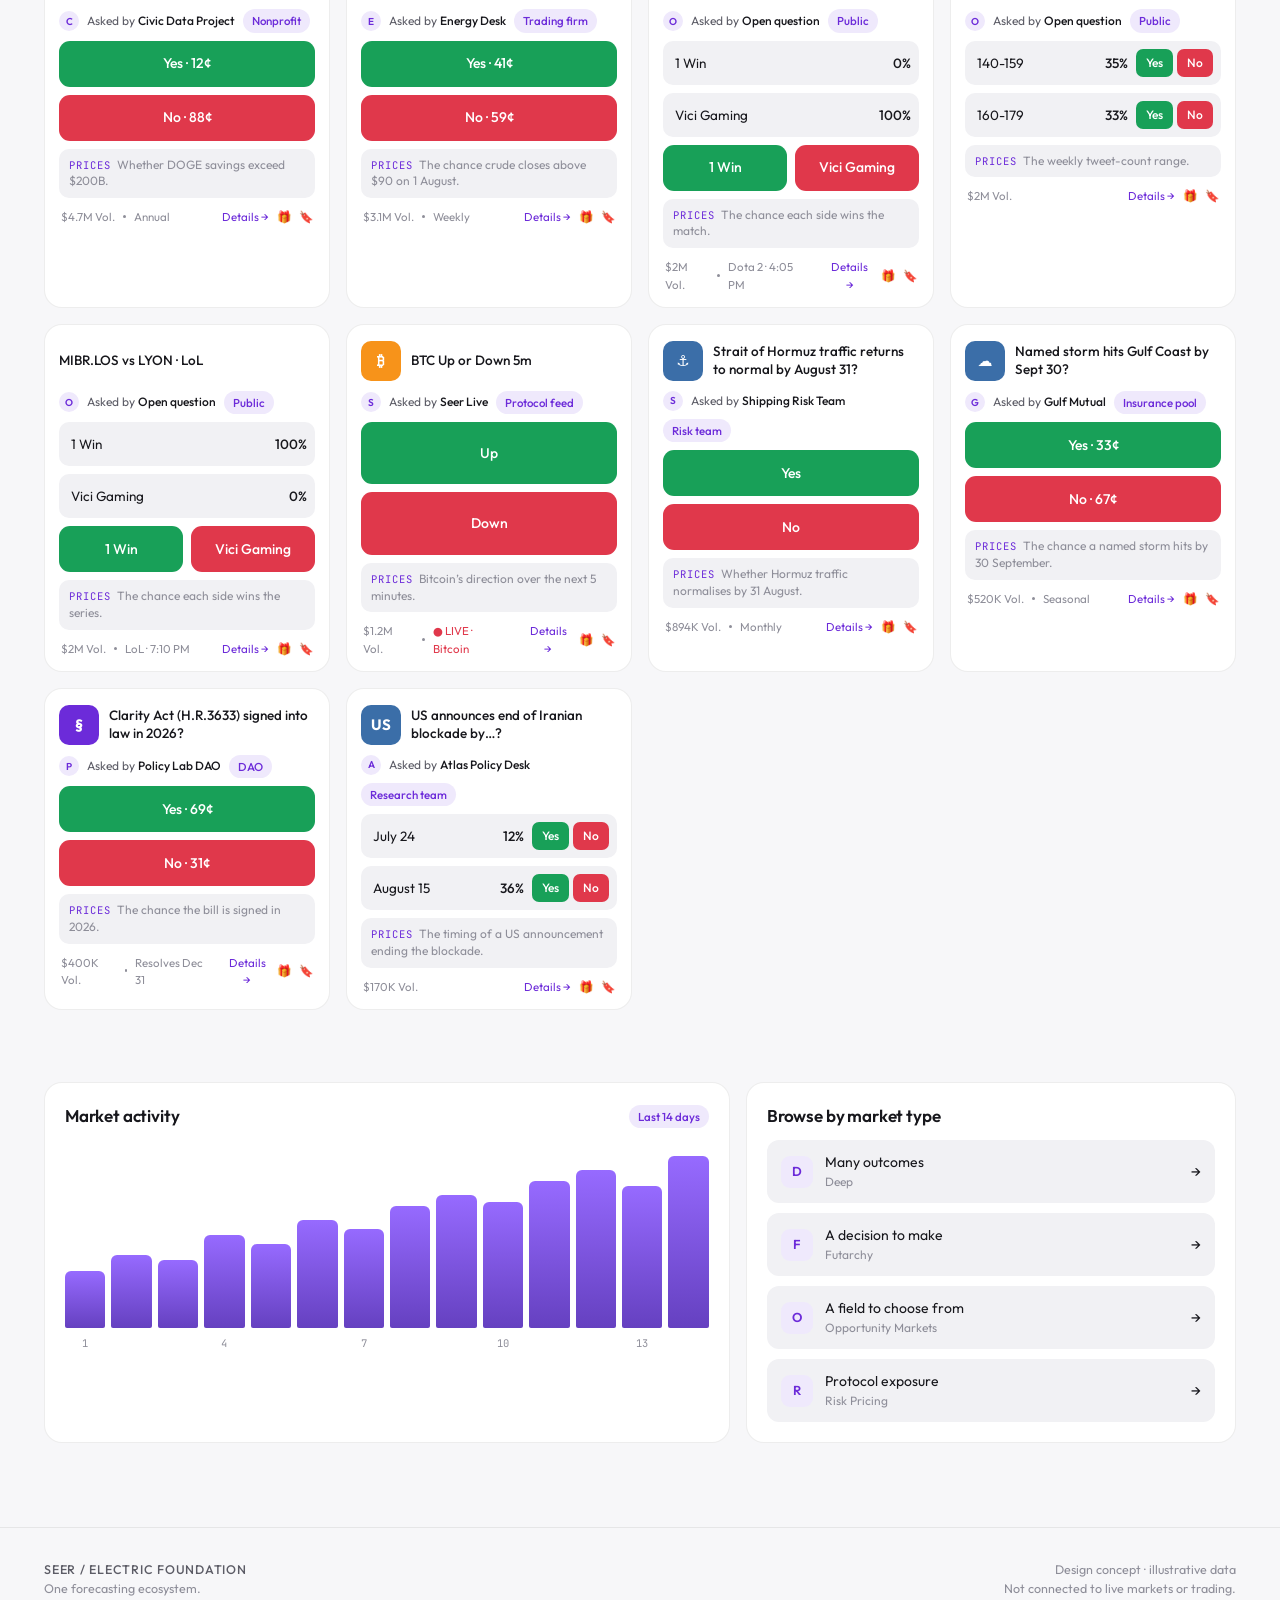
==== commit cfe10ab3: "Add files via upload" ====
--- a/app.html
+++ b/app.html
@@ -11,9 +11,9 @@
 <main>
   <section class="glow" style="padding-bottom:8px">
     <div class="wrap">
-      <div class="eyebrow" style="margin-top:20px">Seer App · Market explorer</div>
+      <div class="eyebrow" style="margin-top:20px">Seer App · The explorer for every Seer market</div>
       <h1 style="font-size:clamp(34px,5vw,56px);margin:10px 0 8px">Find your next signal.</h1>
-      <p class="lead" style="font-size:16px">One explorer for every Seer market. Search, filter and trade across binary, multi-outcome, live and sports markets.</p>
+      <p class="lead" style="font-size:16px">Discover, understand and trade across every market type and interface. For each one, see who is asking, what the price means and how to use it.</p>
       <div class="grid g4 keep2" style="margin-top:24px">
         <div class="card stat"><div class="k">Open markets</div><div class="v">1,284</div><div class="d">Across all interfaces</div></div>
         <div class="card stat"><div class="k">24h volume</div><div class="v">$2.84M</div><div class="d up">▲ 8.2% vs yesterday</div></div>
@@ -23,18 +23,27 @@
     </div>
   </section>
 
+  <section style="padding-top:20px;padding-bottom:0">
+    <div class="wrap">
+      <div class="card"><div class="eyebrow" style="margin-bottom:10px">How to read any market</div><div id="appSignal"></div>
+        <div class="howto" style="margin-top:12px"><span><b>Need an answer?</b> Ask a question and fund liquidity.</span><span style="flex:1"></span><span><b>Have a view?</b> Trade the outcome you think is mispriced.</span></div></div>
+    </div>
+  </section>
+
   <section style="padding-top:20px">
     <div class="wrap">
       <div style="display:flex;gap:12px;flex-wrap:wrap;align-items:center;margin-bottom:14px">
         <label class="search"><svg width="18" height="18" viewBox="0 0 24 24" fill="none" stroke="currentColor" stroke-width="2" stroke-linecap="round"><circle cx="11" cy="11" r="7"/><path d="m20 20-3.5-3.5"/></svg>
-          <input id="q" type="search" placeholder="Search markets…" aria-label="Search markets"></label>
+          <input id="q" type="search" placeholder="Search question, asker or market ID…" aria-label="Search by question, asker or market ID"></label>
         <select id="sort" class="btn btn-ghost" aria-label="Sort" style="appearance:none;padding-right:18px;outline:0">
           <option value="vol">Sort: Volume</option><option value="new">Sort: Newest</option><option value="end">Sort: Ending soon</option></select>
-        <button class="btn btn-primary" onclick="toast('Create market is a design placeholder')">Create Market +</button>
+        <select id="type" class="btn btn-ghost" aria-label="Market type" style="appearance:none;padding-right:18px;outline:0">
+          <option value="">All market types</option><option>Binary</option><option>Multi-outcome</option><option>Live</option><option>Match</option></select>
+        <button class="btn btn-primary" onclick="toast('Ask a question: design placeholder')">Ask a question +</button>
       </div>
       <div class="tabs" id="tabs" role="tablist"></div>
       <div class="markets" id="grid" style="margin-top:18px"></div>
-      <p id="empty" class="muted" style="display:none;text-align:center;padding:60px 0">No markets match your search.</p>
+      <p id="empty" class="muted" style="display:none;text-align:center;padding:60px 0">No markets match. Try an asker name or a market ID.</p>
     </div>
   </section>
 
@@ -81,6 +90,29 @@
  {q:'ETH above $6,000 by year end?',c:'Crypto',v:22,k:'yn',i:'Ξ',col:'#627eea',foot:'Yearly',p:28},
  {q:'DOGE department savings exceed $200B?',c:'DOGE',v:4.7,k:'yn',i:'Ð',col:'#c2a633',foot:'Annual',p:12}
 ];
+/* asker, asker type, what it prices, how to use it (same order as M) */
+const A = [
+ ['Atlas Policy Desk','Research team','The timing of a US announcement ending the blockade.','Compare dates: the sharpest jump shows when the crowd expects it.'],
+ ['Open question','Public','The chance of each result at full time.','Treat it as a pre-match odds check. Deep liquidity means prices move on real news.'],
+ ['Seer Live','Protocol feed','Bitcoin’s direction over the next 5 minutes.','Short horizon and noisy: a sentiment read, not a forecast.'],
+ ['World Cup Desk','Media desk','Who the crowd expects to finish as top scorer.','Read the top three together; the gap between them shows conviction.'],
+ ['Treasury Council','DAO treasury','The chance of each Fed outcome in July.','Use it to time stablecoin and rate exposure.'],
+ ['Open question','Public','Who the crowd expects to win the 2026 award.','Watch the trend, not one day’s price.'],
+ ['Open question','Public','The chance each side wins the match.','Quick odds check before the match starts.'],
+ ['Shipping Risk Team','Risk team','Whether Hormuz traffic normalises by 31 August.','Feed it into logistics and energy planning.'],
+ ['Open question','Public','Who wins the season title.','Compare against your own model to spot mispricing.'],
+ ['Open question','Public','The weekly tweet-count range.','Use ranges together to see the full spread.'],
+ ['Civic Forecast Lab','Nonprofit','Who the crowd expects as the 2028 nominee.','A long-range signal. Expect it to move slowly.'],
+ ['Open question','Public','The chance each side wins the series.','Quick odds check before the match starts.'],
+ ['Policy Lab DAO','DAO','The chance the bill is signed in 2026.','A legislative-risk input for compliance planning.'],
+ ['Energy Desk','Trading firm','The chance crude closes above $90 on 1 August.','Use as one input when hedging energy exposure.'],
+ ['AI Forecast Group','Research group','The chance GPT-6 ships before 2027.','Track the price against announcements to see what the crowd believes.'],
+ ['Gulf Mutual','Insurance pool','The chance a named storm hits by 30 September.','Informs reserves; does not replace actuarial models.'],
+ ['Treasury Council','DAO treasury','The chance ETH is above $6,000 at year end.','Use as a sentiment gauge for treasury sizing.'],
+ ['Civic Data Project','Nonprofit','Whether DOGE savings exceed $200B.','Compare the price with published figures as they come in.']
+];
+const T = {rows:'Multi-outcome',yn:'Binary',updown:'Live',three:'Match',duel:'Match'};
+M.forEach((m,i)=>{ m.a=A[i]; m.t=T[m.k]; let h=0; for(const ch of m.q) h=(h*31+ch.charCodeAt(0))>>>0; m.id='0x'+h.toString(16).padStart(8,'0')+(i+1).toString(16).padStart(2,'0')+'…'+((h*7)>>>0).toString(16).slice(-4); });
 let cat='All';
 const fmt = v => v>=1000?`$${(v/1000).toFixed(0)}B`:v>=1?`$${v%1?v.toFixed(1).replace(/\.0$/,''):v}M`:`$${Math.round(v*1000)}K`;
 const th = m => m.i ? `<div class="thumb" style="background:${m.col}">${m.i}</div>` : '';
@@ -93,18 +125,56 @@
   if(m.k==='updown') body = `<button class="big-btn buy" style="height:48px" onclick="${open('Yes',52)}">Up</button><button class="big-btn sell" style="height:48px" onclick="${open('No',52)}">Down</button>`;
   if(m.k==='three') body = m.rows.map(([n,p])=>`<div class="row"><span class="n">${n}</span><span class="p">${p}%</span></div>`).join('') + `<div class="big-row"><button class="big-btn buy" onclick="${open('Yes',35)}">Argentina</button><button class="big-btn" onclick="${open('Yes',30)}">Draw</button><button class="big-btn sell" onclick="${open('Yes',35)}">England</button></div>`;
   if(m.k==='duel') body = m.rows.map(([n,p])=>`<div class="row"><span class="n">${n}</span><span class="p">${p}%</span></div>`).join('') + `<div class="big-row"><button class="big-btn buy" onclick="${open('Yes',50)}">${m.rows[0][0]}</button><button class="big-btn sell" onclick="${open('Yes',50)}">${m.rows[1][0]}</button></div>`;
-  return `<article class="mkt"><div class="mkt-head">${th(m)}<div class="mkt-q">${m.q}</div></div>${body}${foot}</article>`;
+  const asker = `<div class="asker"><span class="av">${m.a[0][0]}</span><span>Asked by <b>${m.a[0]}</b></span><span class="badge">${m.a[1]}</span></div>`;
+  const prices = `<div class="prices-line"><span>Prices</span>${m.a[2]}</div>`;
+  const idx = M.indexOf(m);
+  return `<article class="mkt"><div class="mkt-head">${th(m)}<div class="mkt-q">${m.q}</div></div>${asker}${body}${prices}${foot.replace('<span class="sp"></span>','<span class="sp"></span><button class="detail-link" onclick="openDetail('+idx+')">Details →</button>')}</article>`;
 }
 function render(){
   const s = $('#q').value.trim().toLowerCase(), sort = $('#sort').value;
-  let list = M.filter(m => (cat==='All'||m.c===cat) && (!s || m.q.toLowerCase().includes(s) || m.rows?.some(r=>r[0].toLowerCase().includes(s))));
+  const ty = $('#type').value;
+  let list = M.filter(m => (cat==='All'||m.c===cat) && (!ty||m.t===ty) && (!s || m.q.toLowerCase().includes(s) || m.a[0].toLowerCase().includes(s) || m.id.toLowerCase().includes(s) || m.rows?.some(r=>r[0].toLowerCase().includes(s))));
   if(sort==='vol') list.sort((a,b)=>b.v-a.v); if(sort==='new') list = list.slice().reverse();
   $('#grid').innerHTML = list.map(card).join('');
   $('#empty').style.display = list.length?'none':'block';
 }
 $('#tabs').innerHTML = cats.map((c,i)=>`<button role="tab" class="chip ${i?'':'on'}" data-c="${c}">${c}</button>`).join('');
 $('#tabs').onclick = e => { const b=e.target.closest('.chip'); if(!b) return; $$('.chip').forEach(x=>x.classList.remove('on')); b.classList.add('on'); cat=b.dataset.c; render(); };
-$('#q').oninput = render; $('#sort').onchange = render; render();
+$('#q').oninput = render; $('#sort').onchange = render; $('#type').onchange = render; render();
+signalStrip($('#appSignal'), {
+  who:['The asker','Each card names the person, team or DAO behind the question and what kind of asker they are.'],
+  prices:['A live probability','The “Prices” line says in plain words what the number means.'],
+  use:['Open Details','See the history, trades, resolution source and a note on how to use the signal.']
+});
+function openDetail(i){
+  const m = M[i]; let ov = $('#detail');
+  if(!ov){ ov = document.createElement('div'); ov.id='detail'; ov.className='overlay'; document.body.append(ov);
+    ov.onclick = e => { if(e.target===ov) ov.classList.remove('open'); };
+    document.addEventListener('keydown', e => { if(e.key==='Escape') ov.classList.remove('open'); }); }
+  const lead = m.rows ? m.rows[0] : null, p = m.p || (lead ? lead[1] : 50);
+  const trades = [['0x7a3F…d3B2','Human','Yes',120],['agent-04','Agent','No',65],['0x91c0…44aE','Human','Yes',300],['agent-17','Agent','Yes',40],['0x2bD8…7f01','Human','No',210]]
+    .map((t,k)=>`<tr><td class="mono">${t[0]}</td><td><span class="badge ${t[1]==='Agent'?'amber':''}">${t[1]}</span></td><td>${t[2]}</td><td>$${t[3]}</td><td class="muted">${(k+1)*7} min ago</td></tr>`).join('');
+  ov.innerHTML = `<div class="drawer" role="dialog" aria-modal="true" aria-label="Market details">
+    <div class="dh"><div><div class="eyebrow">Market · <span class="mono">${m.id}</span></div><h2>${m.q}</h2>
+      <div class="asker" style="margin-top:10px"><span class="av">${m.a[0][0]}</span><span>Asked by <b>${m.a[0]}</b></span><span class="badge">${m.a[1]}</span><span class="badge">${m.t}</span></div></div>
+      <button class="x" id="dX" aria-label="Close">✕</button></div>
+    <div class="signal"><div><div class="n">01 · Who is asking</div><b>${m.a[0]}</b><p>${m.a[1]} using this market to inform a decision. They fund liquidity and keep the decision.</p></div>
+      <div><div class="n">02 · What it prices</div><b>${p}% leading</b><p>${m.a[2]}</p></div>
+      <div><div class="n">03 · How to use it</div><b>Evidence, not a verdict</b><p>${m.a[3]}</p></div></div>
+    <div class="kv"><div><small>Volume</small><b>${fmt(m.v)}</b></div><div><small>Liquidity</small><b>${fmt(m.v*0.18)}</b></div><div><small>Traders</small><b>${Math.max(12,Math.round(m.v*140))}</b></div><div><small>Resolves</small><b>${m.foot||'Dec 31'}</b></div></div>
+    <div class="card"><div class="section-head" style="margin-bottom:6px"><h3>Price history</h3><span class="badge">30 days</span></div><div id="dChart"></div></div>
+    <div class="card"><div class="section-head" style="margin-bottom:6px"><h3>Recent trades</h3><span class="badge">Humans and agents labelled</span></div>
+      <div class="tbl-wrap"><table class="table"><thead><tr><th>Trader</th><th>Type</th><th>Side</th><th>Amount</th><th>When</th></tr></thead><tbody>${trades}</tbody></table></div></div>
+    <div class="card"><h3 style="margin-bottom:6px">Resolution</h3><p class="t2" style="font-size:14px;margin:0">Resolved on-chain by the market’s reporter using the source set when the question was created. Every trade and the final outcome stay visible in this view.</p></div>
+    <div style="display:flex;gap:10px;flex-wrap:wrap"><button class="btn btn-buy btn-lg" id="dYes">Trade Yes</button><button class="btn btn-sell btn-lg" id="dNo">Trade No</button></div>
+    <p class="muted" style="font-size:12px;margin:0">Illustrative data. Markets inform decisions; they do not make them.</p></div>`;
+  $('#dX',ov).onclick = () => ov.classList.remove('open');
+  const q = JSON.stringify(m.q);
+  $('#dYes',ov).onclick = () => { ov.classList.remove('open'); openTicket(m.q,'Yes',p,fmt(m.v)+' Vol.'); };
+  $('#dNo',ov).onclick = () => { ov.classList.remove('open'); openTicket(m.q,'No',100-p,fmt(m.v)+' Vol.'); };
+  ov.classList.add('open');
+  lineChart($('#dChart',ov), [{data:walk(i*13+7,30,p,10,2,98),color:'var(--primary-hover)',area:true}], {unit:'%',labels:['','','','','','','','','','','','','','','','','','','','','','','','','','','','','','Now'],h:200,label:'Price history'});
+}
 const a = [32,41,38,52,47,60,55,68,74,70,82,88,79,96];
 $('#act').innerHTML = a.map((v,i)=>`<div style="height:${v}%" data-t="Day ${i+1}: $${(v*0.03).toFixed(2)}M"></div>`).join('');
 $('#actx').innerHTML = a.map((_,i)=>`<span>${i%3===0?i+1:''}</span>`).join('');
--- a/styles.css
+++ b/styles.css
@@ -299,3 +299,39 @@
 .wacct { background: var(--nested); border-radius: 14px; padding: 14px; margin-bottom: 12px; }
 .wacct .addr { font-family: 'JetBrains Mono', monospace; font-size: 13px; word-break: break-all; color: var(--text2); margin: 6px 0; }
 .wnote { font-size: 11.5px; color: var(--muted); text-align: center; margin-top: 10px; }
+
+/* ---- v2: two-sided marketplace, signal strip, explorer detail ---- */
+.sides { display: grid; grid-template-columns: 1fr auto 1fr; gap: 16px; align-items: stretch; }
+.side { display: flex; flex-direction: column; gap: 10px; }
+.side .role { display: flex; align-items: center; gap: 10px; }
+.side .role .ic { width: 36px; height: 36px; border-radius: 10px; background: var(--btn2); color: var(--btn2-text); display: grid; place-items: center; font-weight: 600; font-family: 'JetBrains Mono', monospace; }
+.side ul { list-style: none; padding: 0; margin: 4px 0 0; display: flex; flex-direction: column; gap: 8px; font-size: 14px; color: var(--text2); }
+.side li::before { content: "→ "; color: var(--btn2-text); }
+.sides .mid { display: flex; flex-direction: column; align-items: center; justify-content: center; gap: 8px; text-align: center; min-width: 120px; }
+.sides .mid .pill { padding: 8px 14px; border-radius: 999px; background: var(--primary); color: #fff; font-size: 13px; font-weight: 600; }
+.sides .mid small { color: var(--muted); font-size: 11.5px; max-width: 130px; }
+.signal { display: grid; grid-template-columns: repeat(3, 1fr); gap: 12px; }
+.signal > div { background: var(--nested); border-radius: 14px; padding: 14px 16px; }
+.signal .n { font-family: 'JetBrains Mono', monospace; font-size: 11px; letter-spacing: .12em; color: var(--btn2-text); text-transform: uppercase; }
+.signal b { display: block; margin: 6px 0 4px; font-size: 15px; }
+.signal p { margin: 0; font-size: 13.5px; color: var(--text2); line-height: 1.45; }
+.asker { display: flex; align-items: center; gap: 8px; font-size: 12px; color: var(--text2); flex-wrap: wrap; }
+.asker .av { width: 20px; height: 20px; border-radius: 50%; background: var(--btn2); color: var(--btn2-text); display: grid; place-items: center; font-size: 10px; font-weight: 600; flex: none; }
+.asker b { color: var(--text); font-weight: 500; }
+.prices-line { font-size: 12px; color: var(--muted); line-height: 1.4; padding: 8px 10px; border-radius: 10px; background: var(--nested); }
+.prices-line span { color: var(--btn2-text); font-family: 'JetBrains Mono', monospace; font-size: 10.5px; letter-spacing: .1em; text-transform: uppercase; margin-right: 6px; }
+.detail-link { background: none; border: 0; color: var(--btn2-text); font-size: 11.5px; cursor: pointer; padding: 0; font-family: inherit; }
+.detail-link:hover { text-decoration: underline; }
+.drawer { width: 100%; max-width: 860px; max-height: calc(100vh - 32px); overflow-y: auto; background: var(--bg); border: 1px solid var(--line); border-radius: 24px; padding: 20px; display: flex; flex-direction: column; gap: 14px; }
+.drawer .dh { display: flex; justify-content: space-between; gap: 12px; align-items: flex-start; }
+.drawer .dh h2 { font-size: clamp(20px, 3vw, 26px); margin: 6px 0 0; line-height: 1.2; }
+.drawer .x { width: 40px; height: 40px; flex: none; border-radius: 12px; background: var(--btn2); color: var(--btn2-text); font-size: 16px; border: 0; cursor: pointer; }
+.drawer .kv { display: grid; grid-template-columns: repeat(4, 1fr); gap: 10px; }
+.drawer .kv > div { background: var(--nested); border-radius: 12px; padding: 10px 12px; }
+.drawer .kv small { display: block; color: var(--muted); font-size: 11px; font-family: 'JetBrains Mono', monospace; text-transform: uppercase; letter-spacing: .08em; }
+.drawer .kv b { font-size: 15px; font-weight: 600; }
+.mono { font-family: 'JetBrains Mono', monospace; }
+.tbl-wrap { overflow-x: auto; }
+.howto { display: flex; gap: 10px; flex-wrap: wrap; align-items: center; padding: 12px 14px; border-radius: 14px; background: color-mix(in srgb, var(--primary) 12%, var(--card)); border: 1px solid color-mix(in srgb, var(--primary) 30%, transparent); font-size: 14px; }
+@media (max-width: 860px) { .sides { grid-template-columns: 1fr; } .sides .mid { flex-direction: row; min-width: 0; } .signal { grid-template-columns: 1fr; } .drawer .kv { grid-template-columns: repeat(2, 1fr); } }
+@media (max-width: 860px) { .grid.g2 { grid-template-columns: 1fr !important; } .grid > * { min-width: 0; } }
